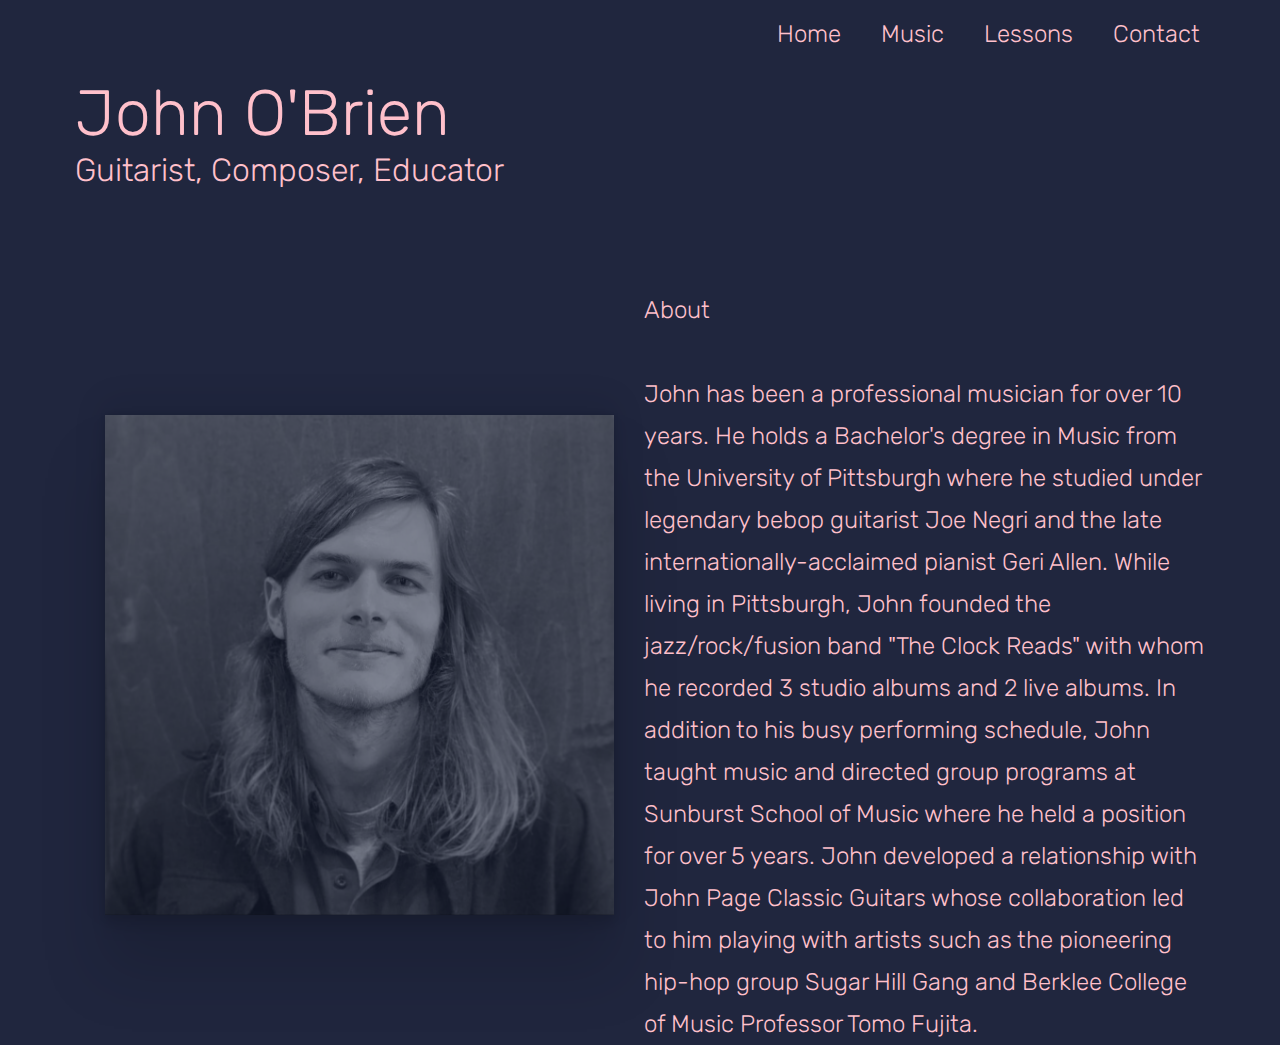
==== about.html @ 021c627e "Add files via upload" ====
<!DOCTYPE html>
<html lang="en">
  <head>
    <meta charset="UTF-8" />
    <meta name="viewport" content="width=device-width, initial-scale=1.0" />
    <title>Starter</title>
    <!-- font- -->
    <link rel="preconnect" href="https://fonts.googleapis.com">
    <link rel="preconnect" href="https://fonts.gstatic.com" crossorigin>
    <link href="https://fonts.googleapis.com/css2?family=Rubik:ital,wght@0,300;0,400;0,500;0,600;0,700;0,800;0,900;1,300;1,400;1,500;1,600;1,700;1,800;1,900&display=swap" rel="stylesheet">

    <!-- styles -->
    <link rel="stylesheet" href="aboutstyles.css" />
    
    <!--Font Awesome icons-->
    <link rel="stylesheet" href="https://cdnjs.cloudflare.com/ajax/libs/font-awesome/6.4.0/css/all.min.css" integrity="sha512-iecdLmaskl7CVkqkXNQ/ZH/XLlvWZOJyj7Yy7tcenmpD1ypASozpmT/E0iPtmFIB46ZmdtAc9eNBvH0H/ZpiBw==" crossorigin="anonymous" referrerpolicy="no-referrer" />
  </head>


  <body>
   
   
   
  
      <h1>John O'Brien</h1>
      <h2> Guitarist, Composer, <br id="br"> Educator</h2>
   



    <div class="container">
        <div class="pictures">
            <img src="johnpro.jpg">
        </div>
        
        <div class="text">
                
          <p>
                    About <br><br> John has been a professional musician for over 10 years. He holds a Bachelor's degree in Music from the University of Pittsburgh where he studied under legendary bebop guitarist Joe Negri and the late internationally-acclaimed pianist Geri Allen. While living in Pittsburgh, John founded the jazz/rock/fusion band "The Clock Reads" with whom he recorded 3 studio albums and 2 live albums. In addition to his busy performing schedule, John taught music and directed group programs at Sunburst School of Music where he held a position for over 5 years. John developed a relationship with John Page Classic Guitars whose collaboration led to him playing with artists such as the pioneering hip-hop group Sugar Hill Gang and Berklee College of Music Professor Tomo Fujita.
          </p>
        </div>
      
    </div>
    
    
    <div class="nav">
      <a href="index.html">Home</a>
      
      <a href="music.html">Music</a>
      
      <a href="lessons.html">Lessons</a>
     
      <a href="contact.html">Contact</a>
    
    </div>
    
   

  </body>
</html>
---- aboutstyles.css ----
*{
    padding:0;
    margin:0;
    box-sizing: border-box;
    font-family:'Rubik', sans-serif;
    background-color: #20263e;
    color: pink;
  }
  body{
    padding:75px;
    width:100%;
    height:100vh;
  }

  #br{
    display:none;
  }
  .nav{
    position: absolute;
    top: 20px;
    right: 40px;
    display:flex;
    justify-content: space-around;
  }
  .nav a{
    font-size: 1.5rem;
    font-weight: 100;
    text-decoration: none;
    margin-right: 40px;
    transition: .3s;
  }
  .nav a:hover{
    transform: scale(1.1);
    cursor: pointer;
  }

  
  .container{
    display: flex;
    justify-content: space-between;
    align-items:center;
    

  }
  img{
    height:500px;
    width:auto;
    padding:none;
    margin:30px;
    opacity:.5;
    transition: .5s;
    box-shadow: rgba(0, 0, 0, 0.25) 0px 54px 55px, rgba(0, 0, 0, 0.12) 0px -12px 30px, rgba(0, 0, 0, 0.12) 0px 4px 6px, rgba(0, 0, 0, 0.17) 0px 12px 13px, rgba(0, 0, 0, 0.09) 0px -3px 5px;
    
  }
  img:hover{
    opacity:.9;
  }
  

  h1{
    font-size: 4rem;
    font-weight: 300;
  }
  h2{
    font-size: 2rem;
    font-weight: 200;
    margin-bottom: 100px;
   
  }
 
.text{
    display:flex;
    justify-content: center;

}
  p{
    line-height: 1.75;
    font-weight: 100;
    font-size: 1.5rem;
    max-width: 800px;
  
  }

  .social{
    display:flex;
    justify-content: flex-end;
    background:transparent;
    margin-bottom: 20px;
  
  }




  /*/////////MOBILE/////////////////*/



  @media all and (max-width: 480px) { 

    body{
      padding:0px;
      margin:10px;
      display: flex;
      flex-direction: column;
      align-items: flex-start;
    }
  
    img{
      position:static;
      max-width: 400px;
      height:auto;
      margin:0;
    }
    .nav{
      position:static;
      display:flex;
      flex-direction: column;
      margin-top: 50px;
      margin-bottom:50px;
    }
    .nav a{
      font-size: 1.2rem;
      margin-top: 20px;
    }

    
    #br{
      display:block;
    }
    .container{
      display:flex;
      flex-direction: column;
      align-items: left;

      margin-top:10px;
    }
  
    .text{
      margin-top: 20px;
    }
    h1{
      font-size: 3rem;
    }
    h2{
      font-size: 2rem;
      margin-bottom: 10px;
    }
   
    
    p{
     font-size: 1.2rem;
      width: 400px;
      height:auto;
    }
  
  }
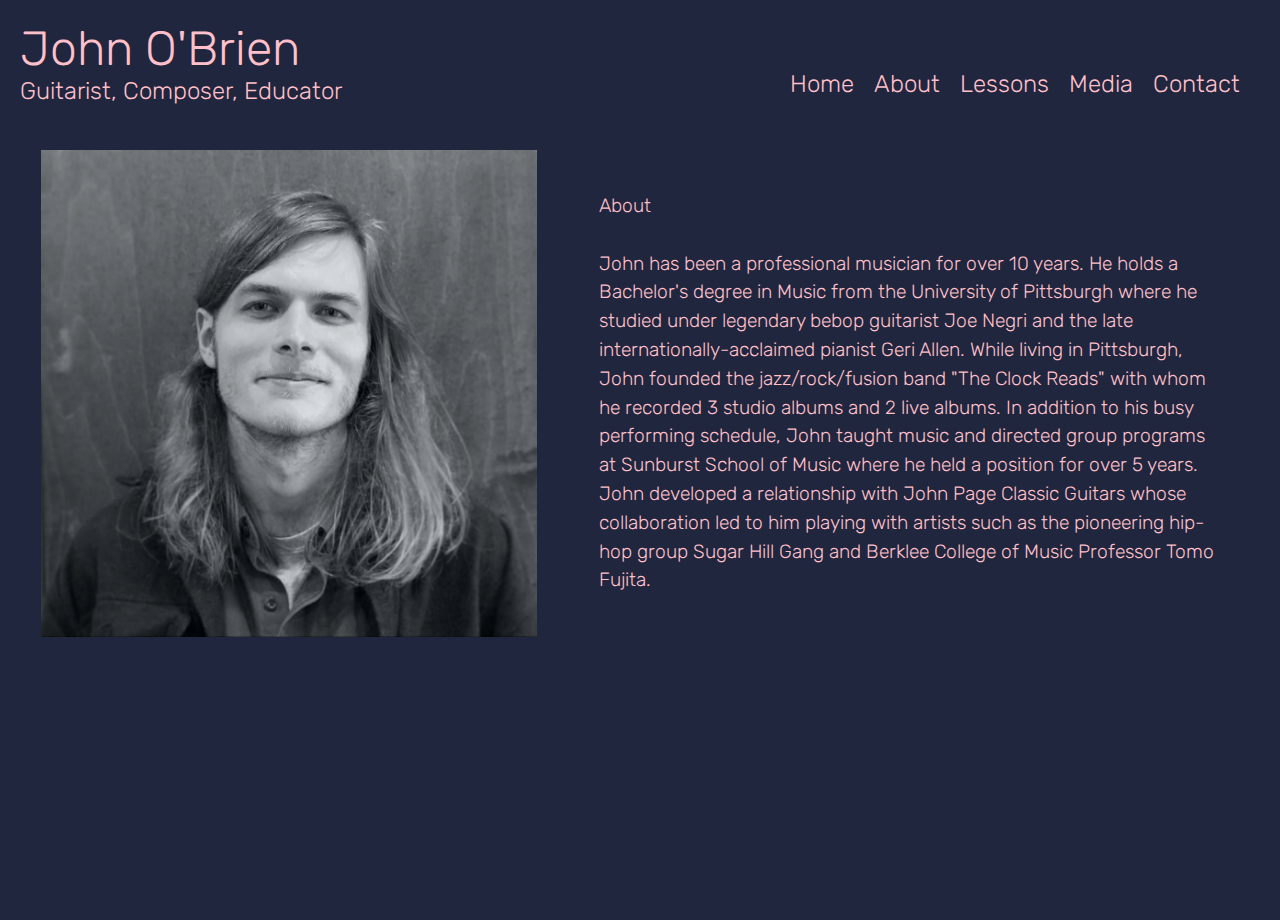
==== commit 70f54a31: "Update about.html" ====
--- a/about.html
+++ b/about.html
@@ -3,7 +3,7 @@
   <head>
     <meta charset="UTF-8" />
     <meta name="viewport" content="width=device-width, initial-scale=1.0" />
-    <title>Starter</title>
+    <title>About</title>
     <!-- font- -->
     <link rel="preconnect" href="https://fonts.googleapis.com">
     <link rel="preconnect" href="https://fonts.gstatic.com" crossorigin>
@@ -19,42 +19,50 @@
 
   <body>
    
-   
-   
+    <div class="header">
+        
+      <div class="title">
+        <h1>John O'Brien</h1>
+        <h2> Guitarist, Composer, <br id="br"> Educator</h2>
+      </div>
+      
+      <div class="nav-container">
+          <i id="nav-btn" class="fas fa-bars"></i>
+    
+          <div id="nav" class="nav hide">
+              <i id="nav-close" class="fa-solid fa-xmark"></i>
+              <a href="index.html">Home</a>
+              <a href="about.html">About</a>
+              <a href="lessons.html">Lessons</a>
+              <a href="music.html">Media</a>
+              
+              <a href="contact.html">Contact</a>
+          </div>
+          
+      </div>
+        
+    </div>
   
-      <h1>John O'Brien</h1>
-      <h2> Guitarist, Composer, <br id="br"> Educator</h2>
-   
-
-
-
     <div class="container">
-        <div class="pictures">
-            <img src="johnpro.jpg">
-        </div>
+      
+        <img src="johnpro.jpg">
         
-        <div class="text">
                 
-          <p>
+        <p>
                     About <br><br> John has been a professional musician for over 10 years. He holds a Bachelor's degree in Music from the University of Pittsburgh where he studied under legendary bebop guitarist Joe Negri and the late internationally-acclaimed pianist Geri Allen. While living in Pittsburgh, John founded the jazz/rock/fusion band "The Clock Reads" with whom he recorded 3 studio albums and 2 live albums. In addition to his busy performing schedule, John taught music and directed group programs at Sunburst School of Music where he held a position for over 5 years. John developed a relationship with John Page Classic Guitars whose collaboration led to him playing with artists such as the pioneering hip-hop group Sugar Hill Gang and Berklee College of Music Professor Tomo Fujita.
-          </p>
-        </div>
-      
+         </p>
     </div>
     
-    
-    <div class="nav">
-      <a href="index.html">Home</a>
-      
-      <a href="music.html">Music</a>
-      
-      <a href="lessons.html">Lessons</a>
-     
-      <a href="contact.html">Contact</a>
-    
-    </div>
+    <div class="footer">
+        
+      <a href="https://www.instagram.com/johnobrienmusic/" target="_blank"><i class="fa-brands fa-instagram"></i></a>
+      <a href="https://www.youtube.com/channel/UCCttnCgOwvd43Nqus_E3qmQ" target="_blank"><i class="fa-brands fa-youtube"></i></a>
+      <a href="https://open.spotify.com/artist/29YTYnDCg0GXNGv3pSgn7t" target="_blank"> <i class="fa-brands fa-spotify"></i></a>
+     </div>
+  
     
    
-
+     <!-- javascript -->
+    <script src="app.js"></script>
   </body>
-</html>+</html>
--- a/aboutstyles.css
+++ b/aboutstyles.css
@@ -5,153 +5,290 @@
     font-family:'Rubik', sans-serif;
     background-color: #20263e;
     color: pink;
-  }
-  body{
-    padding:75px;
-    width:100%;
-    height:100vh;
-  }
-
-  #br{
+    font-weight: 100;
+  }
+
+body{
+      padding:20px;
+      display: flex;
+      flex-direction: column;
+      align-items: flex-start;
+}
+.header{
+  display: flex;
+  align-items: top;
+  justify-content:space-between;
+  margin-bottom: 20px;
+}
+h1{
+  font-size: 3rem;
+}
+h2{
+  font-size: 1.5rem;
+  margin-bottom: 10px;
+}
+#br{
+  display:block;
+}
+#nav-btn{
+    cursor:pointer;
+    margin-left: 50px;
+    font-size: 2rem;
+    margin-top:15px;
+  }
+.nav{
+     position: fixed;
+     z-index: 1;
+     top:0;
+     left:0;
+     width:100%;
+      height: 100vh;
+      display: flex;
+      flex-direction: column;
+      padding-left:20px;
+      padding-top:20px;
+      background: #20263e;
+  }
+
+#nav-close{
+    cursor:pointer;
+}
+  
+.nav a{
+      text-decoration: none;
+      margin-top: 30px;
+      font-size:24px;
+      color: pink;
+  }
+.hide{
     display:none;
   }
-  .nav{
-    position: absolute;
-    top: 20px;
-    right: 40px;
-    display:flex;
-    justify-content: space-around;
-  }
-  .nav a{
-    font-size: 1.5rem;
-    font-weight: 100;
-    text-decoration: none;
-    margin-right: 40px;
-    transition: .3s;
-  }
-  .nav a:hover{
-    transform: scale(1.1);
-    cursor: pointer;
-  }
-
-  
-  .container{
-    display: flex;
-    justify-content: space-between;
-    align-items:center;
+.container{
+      display:flex;
+      flex-direction: column;
+      align-items: left;
+
+      margin-top:10px;
+      margin-bottom: 40px;;
+    }
+img{
+      position:static;
+      width:400px;
+      height: auto;
+      margin-bottom: 40px;
+    }
+
+p{
+     font-size: 1.2rem;
+      width: 400px;
+      line-height: 1.5;
+    }
+
+
+
+.footer{
+      display:flex;
+      justify-content: space-around;
+      align-items:center;
+       width: 100%;
+       background-color: transparent;
+       margin-bottom: 40px;
+  }
+  
+  .footer a{
+      color:pink;
+  }
+  .footer i{
+      font-size: 36px;
+      transition:.3s;
+      background-color: transparent;
+      padding: 10px 15px;
+      border-radius: 8px;
+  }
+  .footer i:hover{
+      transform: scale(1.2);
+      font-weight:500;
+  }
+  
+  
+
+  /*/////////////////Tablets///////////////////*/
+  @media only screen and (min-width: 769px){
+    body{
+      align-items: center;
+    }
+    .header{
+      width:80%;
+    }
+    .container{
+      width: 80%;
+      align-items: center;
+    }
+    img{
+      width:700px;
+    }
+    p{
+      width:100%;
+      line-height: 2;
+      font-size: 1.5rem;
+    }
+    span{
+      font-size: 2rem;
+    }
+
+  }
+
+
+  /*/////////////////Laptops///////////////////*/
+  @media only screen and (min-width: 1025px) {
     
-
-  }
-  img{
-    height:500px;
-    width:auto;
-    padding:none;
-    margin:30px;
-    opacity:.5;
-    transition: .5s;
-    box-shadow: rgba(0, 0, 0, 0.25) 0px 54px 55px, rgba(0, 0, 0, 0.12) 0px -12px 30px, rgba(0, 0, 0, 0.12) 0px 4px 6px, rgba(0, 0, 0, 0.17) 0px 12px 13px, rgba(0, 0, 0, 0.09) 0px -3px 5px;
-    
-  }
-  img:hover{
-    opacity:.9;
-  }
-  
-
-  h1{
-    font-size: 4rem;
-    font-weight: 300;
-  }
-  h2{
-    font-size: 2rem;
-    font-weight: 200;
-    margin-bottom: 100px;
+    body{
+      height: 100vh;
+      width: 100%;
+      padding:20px;
+      display: flex;
+      flex-direction: column;
+      align-items: center;
+      
+    }
+    .header{
+      display: flex;
+      flex-direction: row;
+      justify-content: space-between;
+      align-items: top;
+      width: 100%;
    
-  }
- 
-.text{
-    display:flex;
-    justify-content: center;
-
-}
-  p{
-    line-height: 1.75;
-    font-weight: 100;
-    font-size: 1.5rem;
-    max-width: 800px;
-  
-  }
-
-  .social{
-    display:flex;
-    justify-content: flex-end;
-    background:transparent;
-    margin-bottom: 20px;
-  
-  }
-
-
-
-
-  /*/////////MOBILE/////////////////*/
-
-
-
-  @media all and (max-width: 480px) { 
-
-    body{
-      padding:0px;
-      margin:10px;
-      display: flex;
-      flex-direction: column;
-      align-items: flex-start;
-    }
-  
+     }
+     .title{
+      width: 50%;
+     }
+    h1{
+      font-size: 3rem;
+    }
+    h2{
+      font-size: 1.5rem;
+    }
+    #br{
+      display:none;
+    }
+     .nav-container{
+      width:50%;
+      height:100px;
+     }
+     #nav-btn{
+      display:none;
+     }
+     .nav{
+      position: static;
+      z-index: 0;
+      width:100%;
+        
+      display: flex;
+      flex-direction: row;
+      justify-content: flex-end;
+     }
+
+     #nav-close{
+      display:none;
+     }
+     .nav a{
+        margin-right: 20px;
+        transition: .3s;
+        background-color: transparent;
+     }
+     .nav a:hover{
+        transform: scale(1.025);
+        background-color: transparent;
+     }
+
+     .container{
+      width:100%;
+      
+      display:flex;
+      flex-direction: row;
+      justify-content: space-around;
+      align-items: center;
+      margin-bottom: 20px;
+    }
+
     img{
       position:static;
-      max-width: 400px;
+      width:40%;
       height:auto;
       margin:0;
-    }
-    .nav{
-      position:static;
-      display:flex;
-      flex-direction: column;
-      margin-top: 50px;
-      margin-bottom:50px;
-    }
-    .nav a{
-      font-size: 1.2rem;
-      margin-top: 20px;
-    }
-
-    
-    #br{
-      display:block;
-    }
-    .container{
-      display:flex;
-      flex-direction: column;
-      align-items: left;
-
-      margin-top:10px;
-    }
-  
-    .text{
-      margin-top: 20px;
-    }
-    h1{
-      font-size: 3rem;
-    }
-    h2{
-      font-size: 2rem;
-      margin-bottom: 10px;
+      
     }
    
-    
     p{
      font-size: 1.2rem;
-      width: 400px;
-      height:auto;
-    }
-  
-  }+      width: 50%;
+      line-height: 1.5;
+      margin:20px;
+    }
+
+    .footer{
+         
+          display: flex;
+          justify-content: flex-end;
+          align-items:center;
+          width: 100%;
+          margin: 0;
+          margin-right: 40px;
+      }
+  
+  .footer a{
+      color:pink;
+  }
+  
+  .footer i{
+      font-size: 36px;
+      transition:.3s;
+      margin-right: 20px;
+      
+      padding: 10px 15px;
+      border-radius: 8px;
+  }
+  .footer i:hover{
+      transform: scale(1.2);
+      font-weight:500;
+  }
+    }
+
+
+  
+   
+      /*///////////////for huge screens//////////////////////*/
+    @media only screen and (min-width: 1400px) {
+
+     body{
+      height: 100vh;
+      width: 100%;
+     }
+      .container{
+        width:100%;
+        
+        display:flex;
+        flex-direction: row;
+        justify-content: space-around;
+        align-items: center;
+        margin-bottom: 20px;
+      }
+  
+      img{
+        position:static;
+        height: 600px;
+        width: auto;
+      }
+     
+      p{
+         line-height: 2;
+       }
+      
+       .footer{
+        position: absolute;
+        bottom: 20px;
+    }
+    
+  }
+      
+      
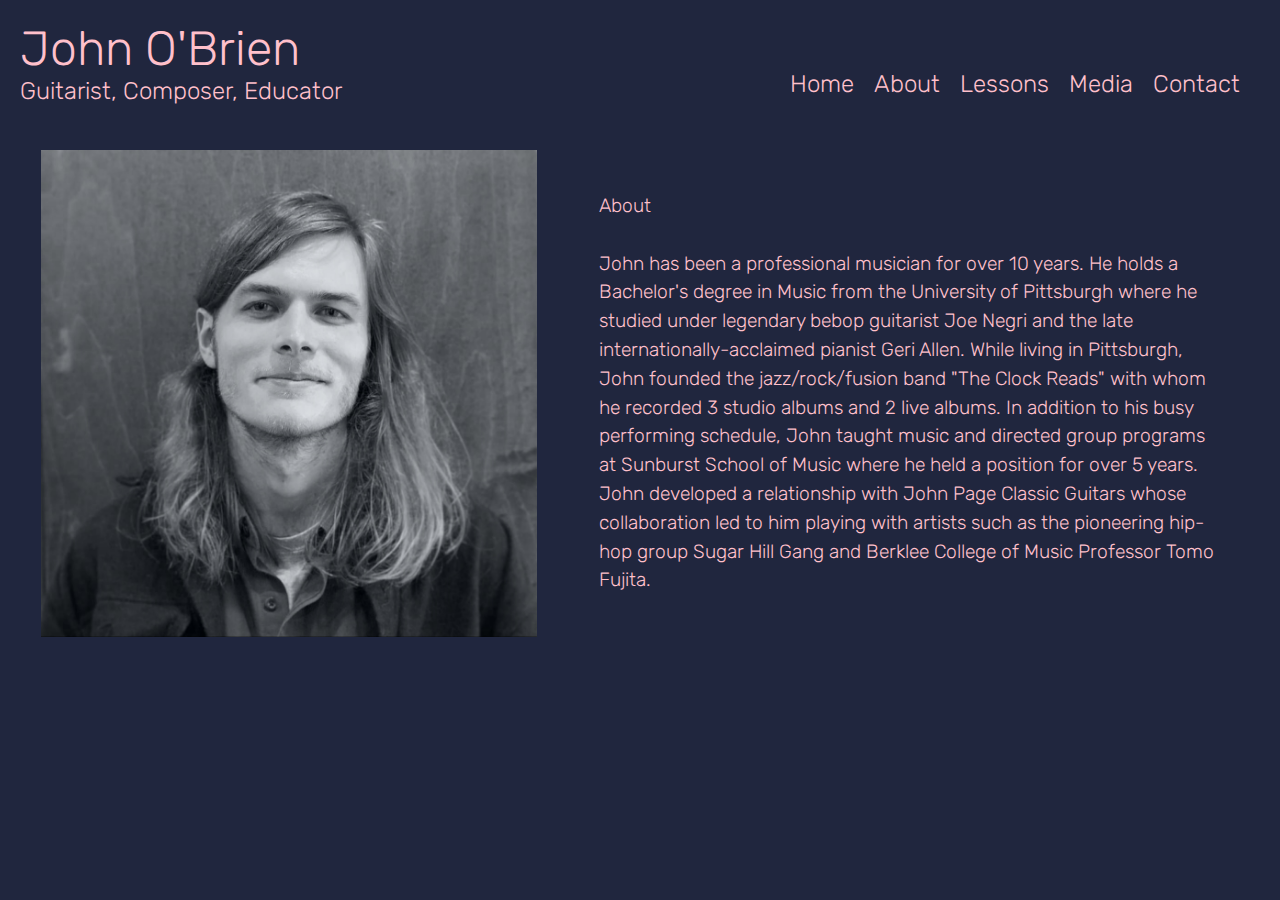
==== commit c401fef1: "add google analytics scripts" ====
--- a/about.html
+++ b/about.html
@@ -1,6 +1,16 @@
 <!DOCTYPE html>
 <html lang="en">
   <head>
+        <!-- Google tag (gtag.js) -->
+    <script async src="https://www.googletagmanager.com/gtag/js?id=G-XL95ZVZF85"></script>
+    <script>
+      window.dataLayer = window.dataLayer || [];
+      function gtag(){dataLayer.push(arguments);}
+      gtag('js', new Date());
+
+      gtag('config', 'G-XL95ZVZF85');
+    </script>
+    
     <meta charset="UTF-8" />
     <meta name="viewport" content="width=device-width, initial-scale=1.0" />
     <title>About</title>
--- a/aboutstyles.css
+++ b/aboutstyles.css
@@ -90,7 +90,7 @@
       display:flex;
       justify-content: space-around;
       align-items:center;
-       width: 100%;
+       width: 80%;
        background-color: transparent;
        margin-bottom: 40px;
   }
@@ -113,7 +113,7 @@
   
 
   /*/////////////////Tablets///////////////////*/
-  @media only screen and (min-width: 769px){
+  @media only screen and (min-width: 768px){
     body{
       align-items: center;
     }
@@ -125,7 +125,7 @@
       align-items: center;
     }
     img{
-      width:700px;
+      width:750px;
     }
     p{
       width:100%;
@@ -182,7 +182,7 @@
       position: static;
       z-index: 0;
       width:100%;
-        
+      height:50px;  
       display: flex;
       flex-direction: row;
       justify-content: flex-end;
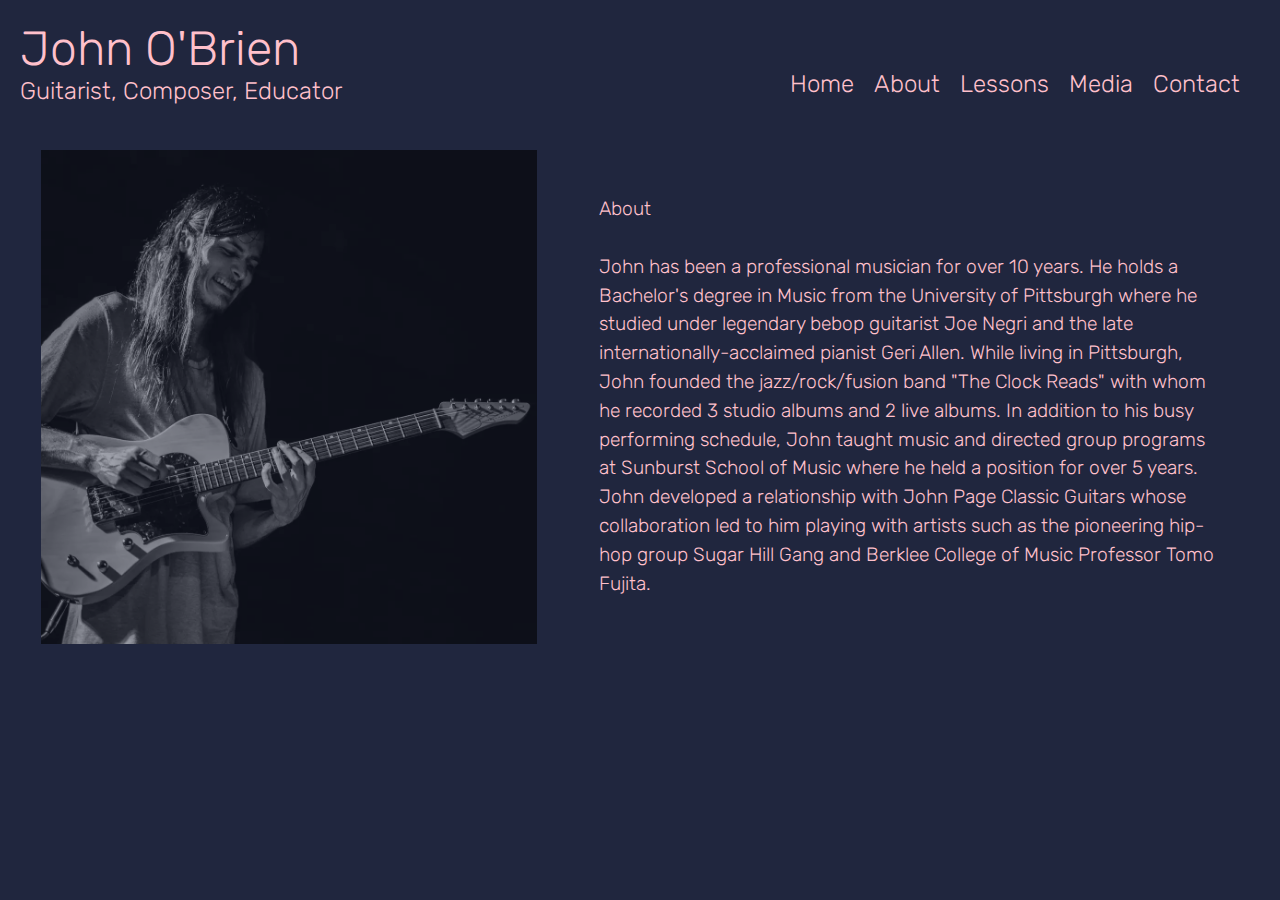
==== commit 3a68b6eb: "change image in about" ====
--- a/about.html
+++ b/about.html
@@ -10,7 +10,7 @@
 
       gtag('config', 'G-XL95ZVZF85');
     </script>
-    
+
     <meta charset="UTF-8" />
     <meta name="viewport" content="width=device-width, initial-scale=1.0" />
     <title>About</title>
@@ -55,7 +55,7 @@
   
     <div class="container">
       
-        <img src="johnpro.jpg">
+        <img src="johnguitarbig.jpg">
         
                 
         <p>
--- a/aboutstyles.css
+++ b/aboutstyles.css
@@ -76,6 +76,7 @@
       width:400px;
       height: auto;
       margin-bottom: 40px;
+      opacity: .6 ;
     }
 
 p{
